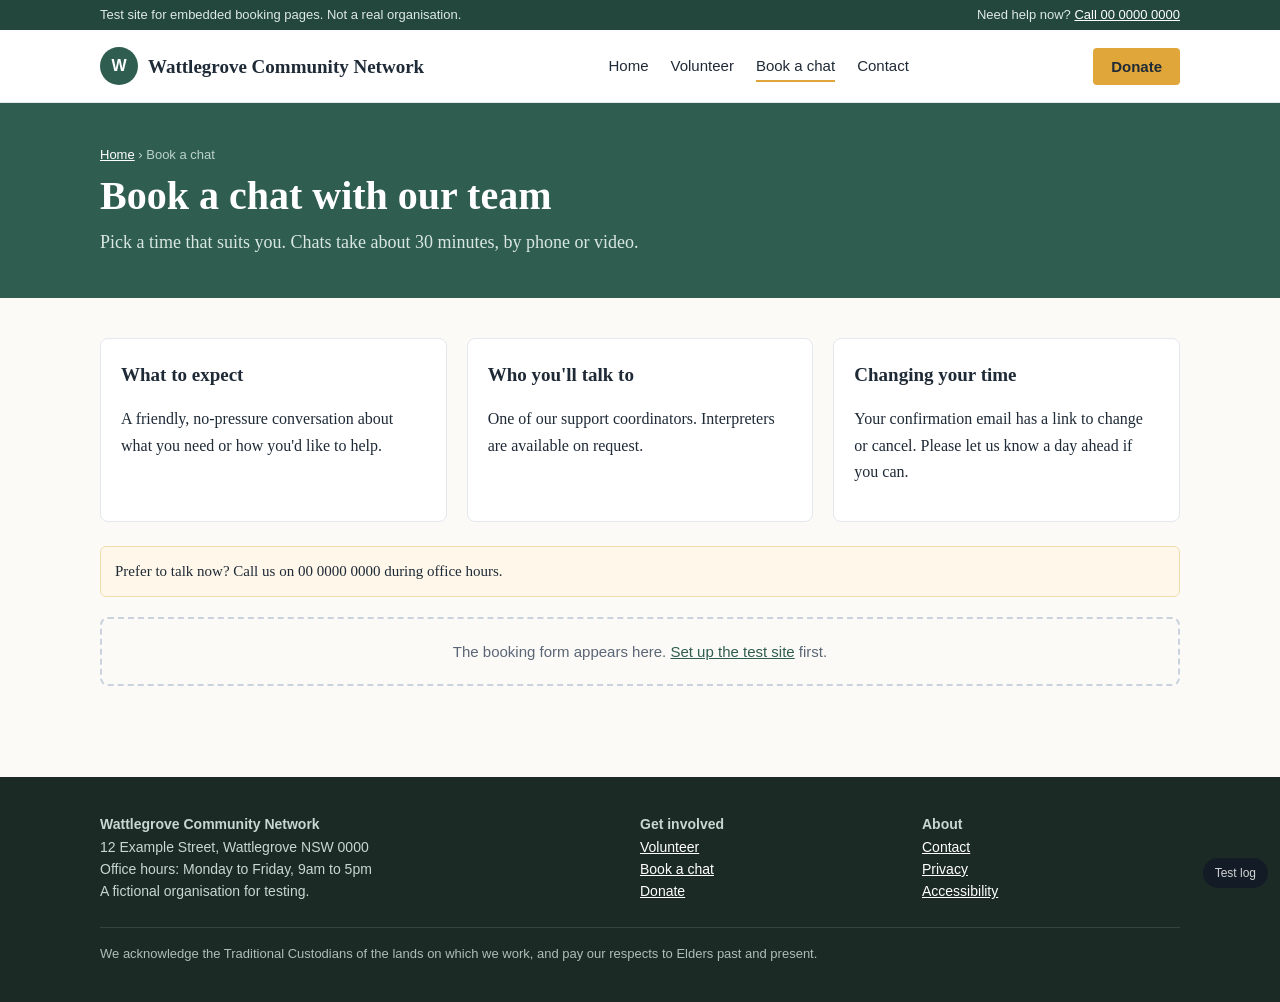
==== book.html @ 77905ba5 "Add files via upload" ====
<!DOCTYPE html>
<html lang="en-AU">
<head>
  <meta charset="UTF-8">
  <meta name="viewport" content="width=device-width, initial-scale=1">
  <meta name="robots" content="noindex">
  <title>Book a chat | Wattlegrove Community Network</title>
  <meta name="description" content="Book a chat with our team.">
  <link rel="stylesheet" href="site.css">
</head>
<body>
  <div class="top-strip"><div class="wrap"><span>Test site for embedded booking pages. Not a real organisation.</span><span>Need help now? <a href="tel:0000000000">Call 00 0000 0000</a></span></div></div>
  <header class="site"><div class="wrap">
    <a class="brand" href="index.html"><span class="brand-mark">W</span>Wattlegrove Community Network</a>
    <nav class="main"><a href="index.html">Home</a><a href="volunteer.html">Volunteer</a><a href="book.html" class="on">Book a chat</a><a href="contact.html">Contact</a></nav>
    <a class="donate" href="#">Donate</a>
    <button class="menu-btn" type="button" aria-label="Menu">Menu</button>
  </div></header>
  <div class="band"><div class="wrap">
    <div class="crumbs"><a href="index.html">Home</a> › Book a chat</div>
    <h1>Book a chat with our team</h1>
    <p>Pick a time that suits you. Chats take about 30 minutes, by phone or video.</p>
  </div></div>
  <section><div class="wrap">
    <div class="grid-3" style="margin-bottom:24px">
      <div class="card"><h3>What to expect</h3><p>A friendly, no-pressure conversation about what you need or how you'd like to help.</p></div>
      <div class="card"><h3>Who you'll talk to</h3><p>One of our support coordinators. Interpreters are available on request.</p></div>
      <div class="card"><h3>Changing your time</h3><p>Your confirmation email has a link to change or cancel. Please let us know a day ahead if you can.</p></div>
    </div>
    <p class="note">Prefer to talk now? Call us on 00 0000 0000 during office hours.</p>
    <div class="booking-slot" data-code="type" style="margin-top:20px"></div>
  </div></section>

  <footer class="site"><div class="wrap">
    <div class="cols">
      <div><strong>Wattlegrove Community Network</strong><br>12 Example Street, Wattlegrove NSW 0000<br>Office hours: Monday to Friday, 9am to 5pm<br>A fictional organisation for testing.</div>
      <div><strong>Get involved</strong><br><a href="volunteer.html">Volunteer</a><br><a href="book.html">Book a chat</a><br><a href="#">Donate</a></div>
      <div><strong>About</strong><br><a href="contact.html">Contact</a><br><a href="#">Privacy</a><br><a href="#">Accessibility</a></div>
    </div>
    <p class="acknowledgement">We acknowledge the Traditional Custodians of the lands on which we work, and pay our respects to Elders past and present.</p>
  </div></footer>
  <script src="site.js"></script>
</body>
</html>
---- site.css ----
/* Wattlegrove Community Network: a FICTIONAL charity website for testing embedded booking pages. */
*, *::before, *::after { box-sizing: border-box; }
:root {
  --ink: #1f2a37; --muted: #5b6676; --line: #e3e7ee; --bg: #fbfaf7;
  --brand: #2f5d50; --brand-dark: #23473d; --accent: #e0a63a; --soft: #eef4f1;
}
html { scroll-behavior: smooth; }
body { margin: 0; font-family: Georgia, 'Times New Roman', serif; color: var(--ink); background: var(--bg); line-height: 1.65; }
a { color: var(--brand); }
.wrap { max-width: 1120px; margin: 0 auto; padding: 0 20px; }

/* Header */
.top-strip { background: var(--brand-dark); color: #dfe9e5; font: 13px/1.4 Arial, sans-serif; }
.top-strip .wrap { display: flex; justify-content: space-between; gap: 12px; padding-top: 6px; padding-bottom: 6px; flex-wrap: wrap; }
.top-strip a { color: #fff; }
header.site { background: #fff; border-bottom: 1px solid var(--line); position: sticky; top: 0; z-index: 20; }
header.site .wrap { display: flex; align-items: center; justify-content: space-between; min-height: 72px; gap: 16px; }
.brand { display: flex; align-items: center; gap: 10px; text-decoration: none; color: var(--ink); font-weight: 700; font-size: 19px; }
.brand-mark { width: 38px; height: 38px; border-radius: 50%; background: var(--brand); color: #fff; display: grid; place-items: center; font: 700 16px Arial, sans-serif; }
nav.main { display: flex; gap: 22px; font: 15px Arial, sans-serif; }
nav.main a { color: var(--ink); text-decoration: none; padding: 6px 0; border-bottom: 2px solid transparent; }
nav.main a.on { border-bottom-color: var(--accent); }
.donate { background: var(--accent); color: #1f2a37; text-decoration: none; padding: 10px 18px; border-radius: 4px; font: 700 15px Arial, sans-serif; white-space: nowrap; }
.menu-btn { display: none; background: none; border: 1px solid var(--line); border-radius: 4px; padding: 8px 10px; font: 15px Arial, sans-serif; }
@media (max-width: 860px) {
  nav.main { display: none; position: absolute; top: 72px; left: 0; right: 0; background: #fff; flex-direction: column; gap: 0; border-bottom: 1px solid var(--line); }
  nav.main.open { display: flex; }
  nav.main a { padding: 12px 20px; border-bottom: 1px solid var(--line); }
  .menu-btn { display: inline-block; }
  .donate { display: none; }
}

/* Bands and sections */
.band { background: var(--brand); color: #fff; padding: 44px 0 40px; }
.band h1 { margin: 0 0 8px; font-size: clamp(28px, 4vw, 40px); line-height: 1.2; }
.band p { margin: 0; max-width: 640px; color: #d9e7e1; font-size: 18px; }
.crumbs { font: 13px Arial, sans-serif; color: #bcd3ca; margin-bottom: 10px; }
.crumbs a { color: #fff; }
section { padding: 40px 0; }
section.alt { background: #fff; border-top: 1px solid var(--line); border-bottom: 1px solid var(--line); }
h2 { font-size: 26px; margin: 0 0 12px; line-height: 1.3; }
h3 { font-size: 19px; margin: 0 0 6px; }
.lead { font-size: 18px; color: var(--muted); max-width: 720px; }
.grid-3 { display: grid; grid-template-columns: repeat(3, 1fr); gap: 20px; }
.grid-2 { display: grid; grid-template-columns: 1.1fr 0.9fr; gap: 36px; align-items: start; }
@media (max-width: 860px) { .grid-3, .grid-2 { grid-template-columns: 1fr; } }
.card { background: #fff; border: 1px solid var(--line); border-radius: 8px; padding: 20px; }
.steps { counter-reset: s; list-style: none; padding: 0; margin: 0; display: grid; gap: 14px; }
.steps li { counter-increment: s; display: grid; grid-template-columns: 34px 1fr; gap: 12px; align-items: start; }
.steps li::before { content: counter(s); width: 30px; height: 30px; border-radius: 50%; background: var(--soft); color: var(--brand); font: 700 15px/30px Arial, sans-serif; text-align: center; margin-top: 2px; }
.note { background: #fff8ea; border: 1px solid #f1dcae; border-radius: 6px; padding: 12px 14px; font-size: 15px; }
.callout { display: flex; gap: 14px; align-items: flex-start; background: var(--soft); border-radius: 8px; padding: 16px 18px; font-size: 16px; }
.callout strong { white-space: nowrap; }
details.faq { border-bottom: 1px solid var(--line); padding: 14px 0; }
details.faq summary { cursor: pointer; font-weight: 700; }
.hero { position: relative; background: linear-gradient(120deg, #2f5d50, #47786a); color: #fff; padding: 72px 0 64px; }
.hero h1 { font-size: clamp(32px, 5vw, 52px); margin: 0 0 14px; line-height: 1.1; max-width: 760px; }
.hero p { font-size: 20px; max-width: 620px; color: #e4efe9; }
.btn { display: inline-block; padding: 12px 20px; border-radius: 4px; text-decoration: none; font: 700 15px Arial, sans-serif; }
.btn.light { background: #fff; color: var(--brand-dark); }
.btn.line { border: 2px solid #fff; color: #fff; margin-left: 8px; }
.stat strong { display: block; font-size: 30px; color: var(--brand); }

/* Where the booking frame goes: whatever the page's own column is. */
.booking-slot { min-height: 120px; }
.booking-slot iframe { display: block; }
.booking-missing { border: 2px dashed #c9d2dd; border-radius: 8px; padding: 24px; color: var(--muted); font: 15px Arial, sans-serif; text-align: center; }

/* Contact: a narrow column for the widget beside the details, as some charities' contact pages do. */
.contact-grid { display: grid; grid-template-columns: 1fr 340px; gap: 36px; align-items: start; }
@media (max-width: 860px) { .contact-grid { grid-template-columns: 1fr; } }

/* Footer */
footer.site { background: #1c2a26; color: #c9d6d1; font: 14px/1.6 Arial, sans-serif; padding: 36px 0 24px; }
footer.site a { color: #fff; }
footer.site .cols { display: grid; grid-template-columns: 2fr 1fr 1fr; gap: 24px; }
@media (max-width: 860px) { footer.site .cols { grid-template-columns: 1fr; } }
.acknowledgement { border-top: 1px solid #34453f; margin-top: 24px; padding-top: 16px; color: #aebdb7; font-size: 13px; }

/* Test tools: hidden behind a small corner button, so the pages look like a real site. */
.tt-toggle { position: fixed; right: 12px; bottom: 12px; z-index: 50; background: #111827; color: #fff; border: 0; border-radius: 18px; padding: 8px 12px; font: 12px Arial, sans-serif; opacity: 0.8; cursor: pointer; }
.tt-panel { position: fixed; right: 12px; bottom: 52px; z-index: 50; width: min(420px, calc(100vw - 24px)); max-height: 50vh; overflow: auto; background: #111827; color: #e5e7eb; border-radius: 10px; padding: 12px; font: 12px/1.5 ui-monospace, Menlo, monospace; display: none; }
.tt-panel.open { display: block; }
.tt-panel .ok { color: #86efac; } .tt-panel .bad { color: #fca5a5; font-weight: 700; }
.tt-panel a { color: #93c5fd; }
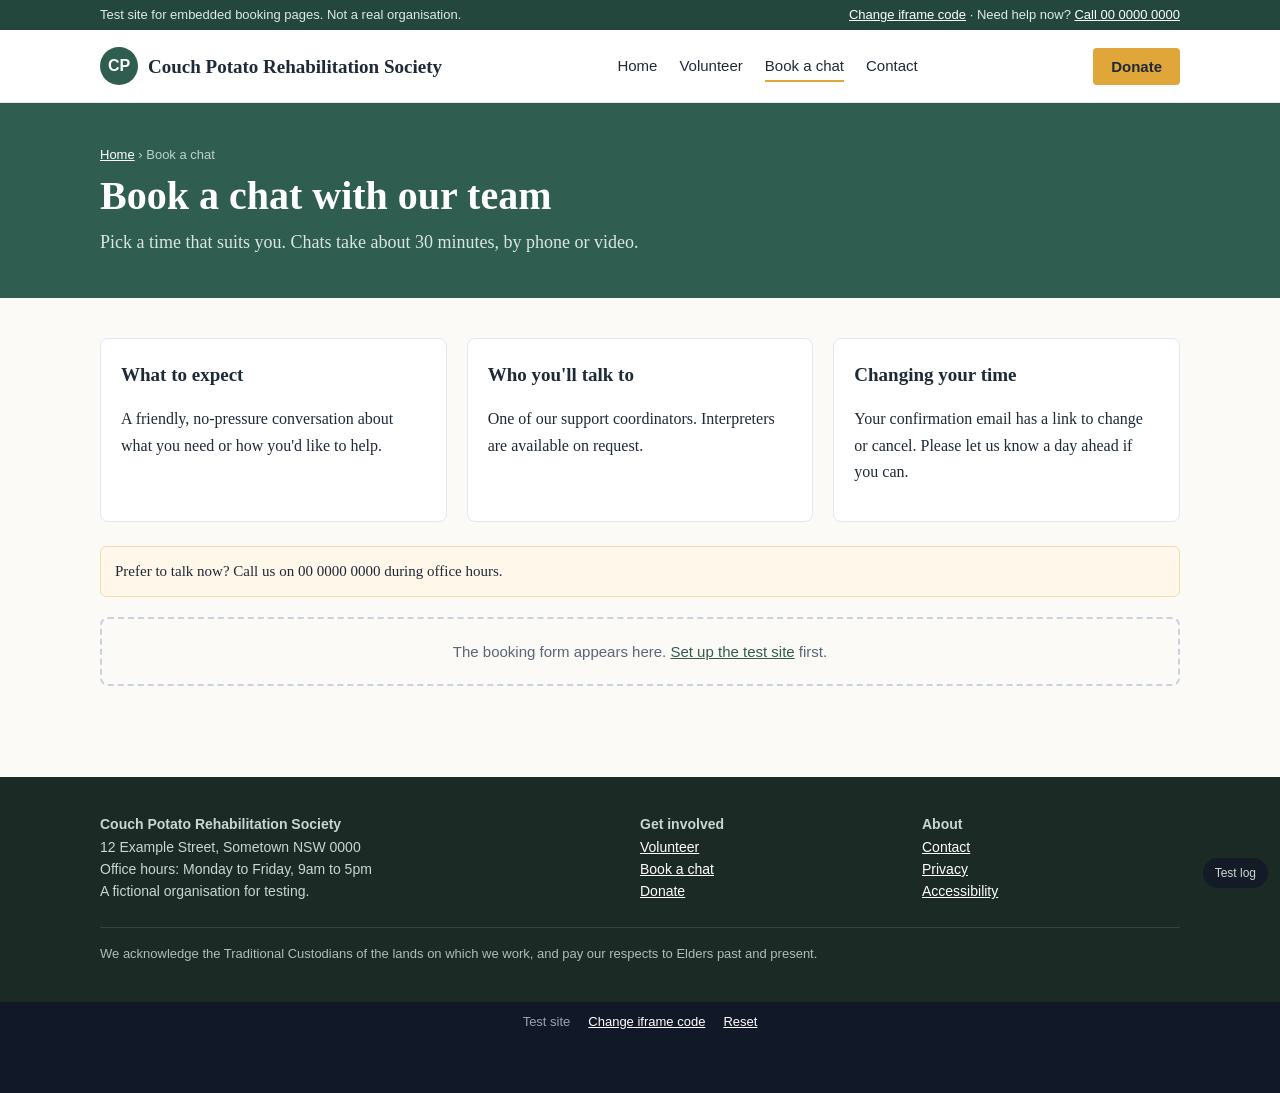
==== commit 4c3848b6: "Add files via upload" ====
--- a/book.html
+++ b/book.html
@@ -4,14 +4,14 @@
   <meta charset="UTF-8">
   <meta name="viewport" content="width=device-width, initial-scale=1">
   <meta name="robots" content="noindex">
-  <title>Book a chat | Wattlegrove Community Network</title>
+  <title>Book a chat | Couch Potato Rehabilitation Society</title>
   <meta name="description" content="Book a chat with our team.">
   <link rel="stylesheet" href="site.css">
 </head>
 <body>
-  <div class="top-strip"><div class="wrap"><span>Test site for embedded booking pages. Not a real organisation.</span><span>Need help now? <a href="tel:0000000000">Call 00 0000 0000</a></span></div></div>
+  <div class="top-strip"><div class="wrap"><span>Test site for embedded booking pages. Not a real organisation.</span><span><a href="setup.html">Change iframe code</a> · Need help now? <a href="tel:0000000000">Call 00 0000 0000</a></span></div></div>
   <header class="site"><div class="wrap">
-    <a class="brand" href="index.html"><span class="brand-mark">W</span>Wattlegrove Community Network</a>
+    <a class="brand" href="index.html"><span class="brand-mark">CP</span>Couch Potato Rehabilitation Society</a>
     <nav class="main"><a href="index.html">Home</a><a href="volunteer.html">Volunteer</a><a href="book.html" class="on">Book a chat</a><a href="contact.html">Contact</a></nav>
     <a class="donate" href="#">Donate</a>
     <button class="menu-btn" type="button" aria-label="Menu">Menu</button>
@@ -33,7 +33,7 @@
 
   <footer class="site"><div class="wrap">
     <div class="cols">
-      <div><strong>Wattlegrove Community Network</strong><br>12 Example Street, Wattlegrove NSW 0000<br>Office hours: Monday to Friday, 9am to 5pm<br>A fictional organisation for testing.</div>
+      <div><strong>Couch Potato Rehabilitation Society</strong><br>12 Example Street, Sometown NSW 0000<br>Office hours: Monday to Friday, 9am to 5pm<br>A fictional organisation for testing.</div>
       <div><strong>Get involved</strong><br><a href="volunteer.html">Volunteer</a><br><a href="book.html">Book a chat</a><br><a href="#">Donate</a></div>
       <div><strong>About</strong><br><a href="contact.html">Contact</a><br><a href="#">Privacy</a><br><a href="#">Accessibility</a></div>
     </div>
--- a/site.css
+++ b/site.css
@@ -1,4 +1,4 @@
-/* Wattlegrove Community Network: a FICTIONAL charity website for testing embedded booking pages. */
+/* Couch Potato Rehabilitation Society: a FICTIONAL charity website for testing embedded booking pages. */
 *, *::before, *::after { box-sizing: border-box; }
 :root {
   --ink: #1f2a37; --muted: #5b6676; --line: #e3e7ee; --bg: #fbfaf7;
@@ -83,3 +83,7 @@
 .tt-panel.open { display: block; }
 .tt-panel .ok { color: #86efac; } .tt-panel .bad { color: #fca5a5; font-weight: 700; }
 .tt-panel a { color: #93c5fd; }
+
+/* The test bar under the footer (test site only). */
+.tt-bar { display: flex; flex-wrap: wrap; gap: 8px 18px; align-items: center; justify-content: center; padding: 12px 20px 64px; background: #111827; color: #9ca3af; font: 13px Arial, sans-serif; }
+.tt-bar a, .tt-bar button { color: #fff; background: none; border: 0; padding: 0; font: inherit; text-decoration: underline; cursor: pointer; }
